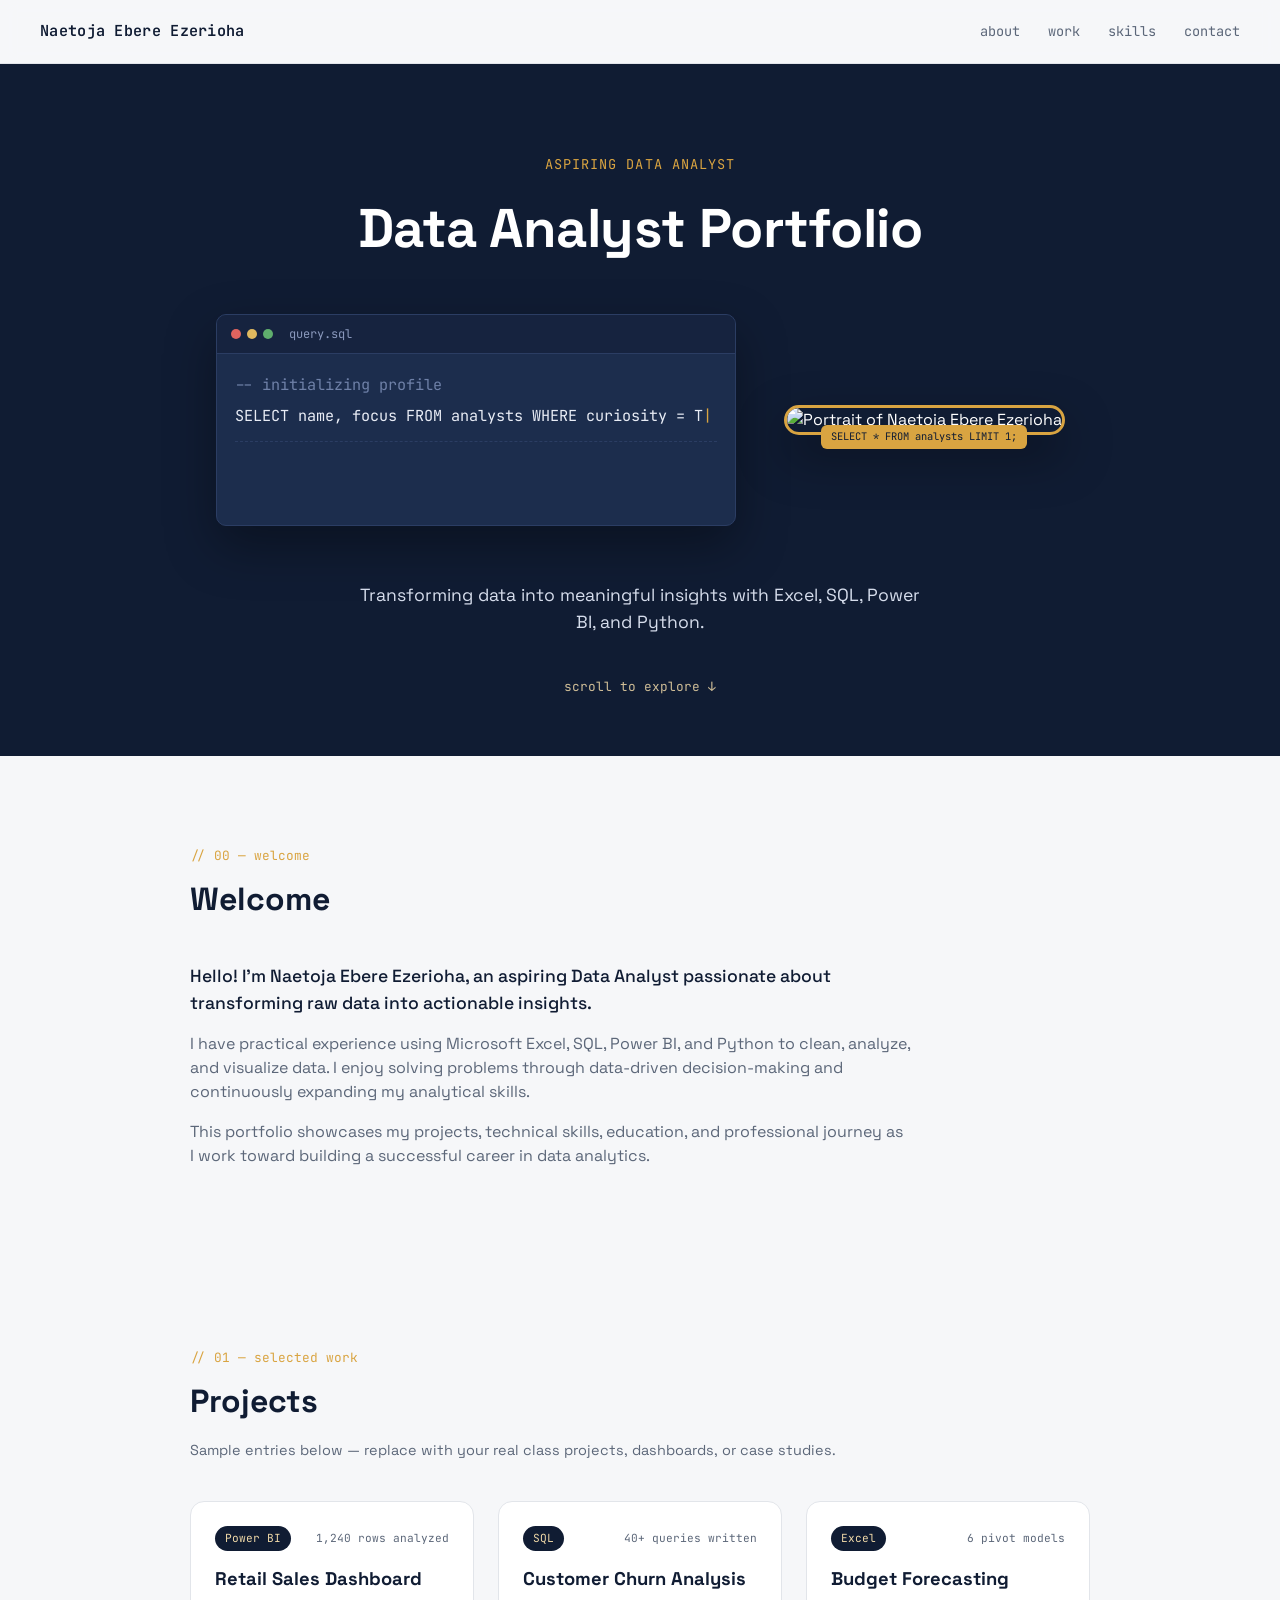
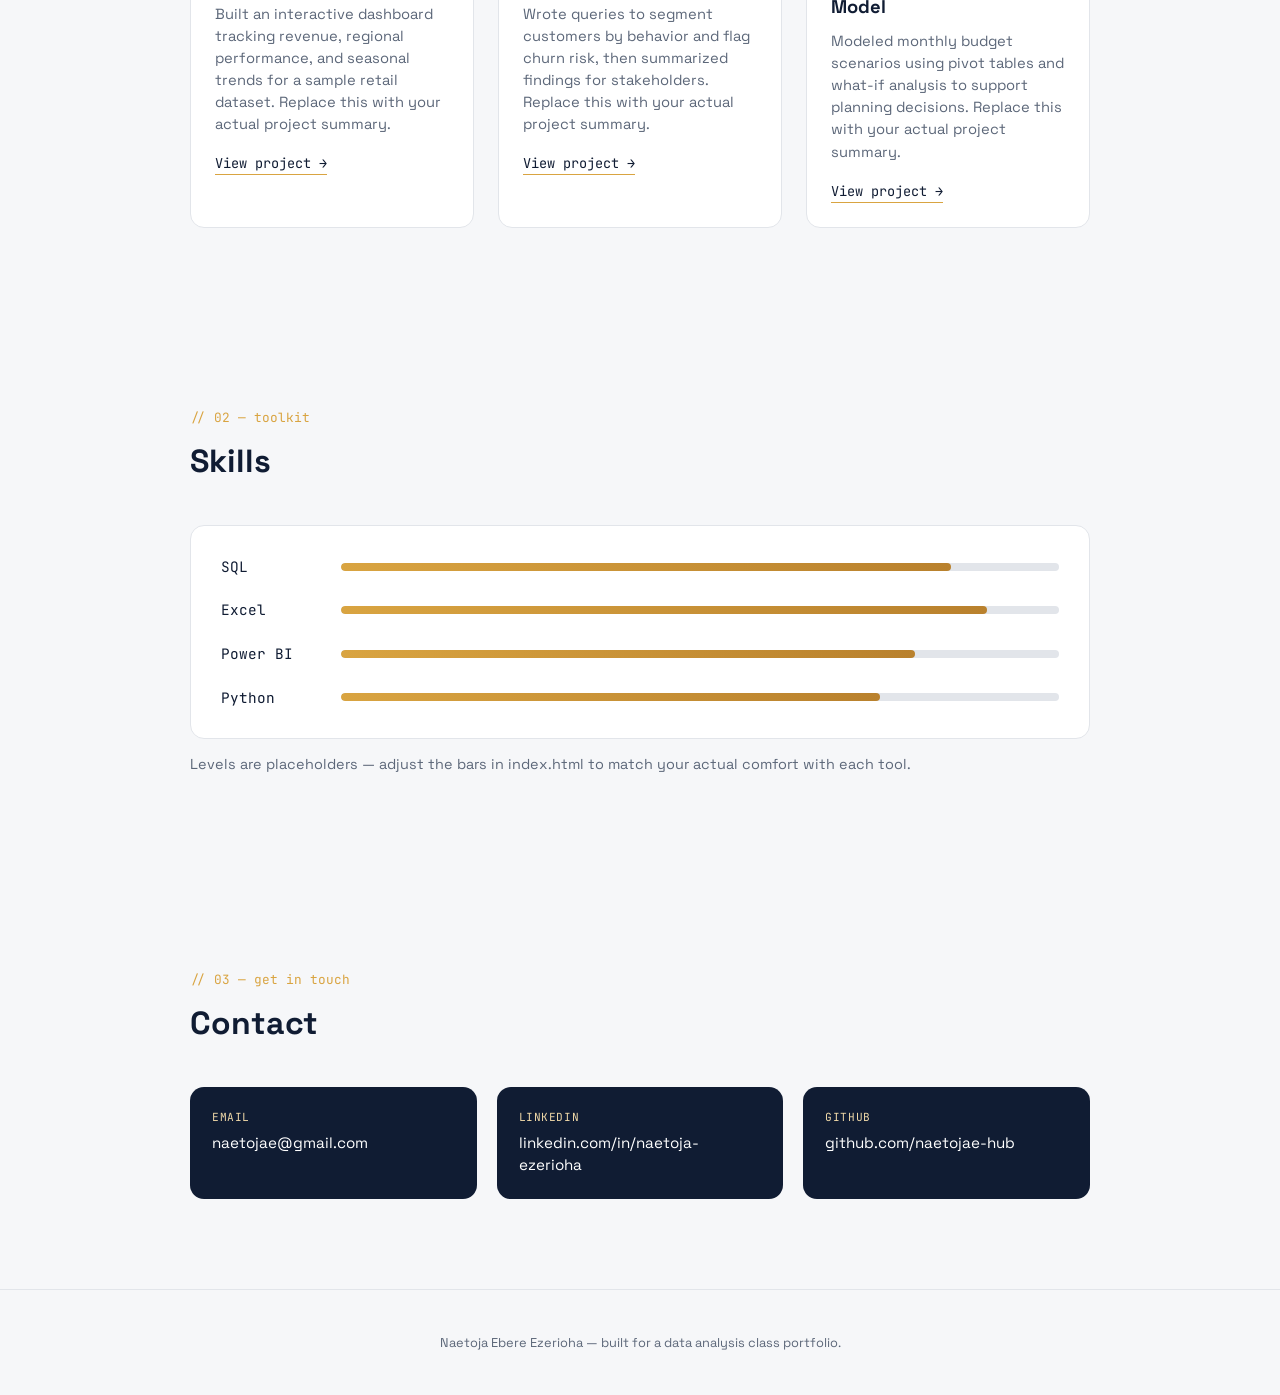
==== index.html @ af19cc10 "Add files via upload" ====
<!DOCTYPE html>
<html lang="en">
<head>
<meta charset="UTF-8">
<meta name="viewport" content="width=device-width, initial-scale=1.0">
<title>Naetoja Ebere Ezerioha — Data Analyst Portfolio</title>
<link rel="preconnect" href="https://fonts.googleapis.com">
<link href="https://fonts.googleapis.com/css2?family=Space+Grotesk:wght@400;500;600;700&family=JetBrains+Mono:wght@400;500;600&display=swap" rel="stylesheet">
<link rel="stylesheet" href="style.css">
</head>
<body>

<nav class="nav">
  <span class="nav-mark">Naetoja Ebere Ezerioha</span>
  <div class="nav-links">
    <a href="about.html">about</a>
    <a href="#work">work</a>
    <a href="#skills">skills</a>
    <a href="#contact">contact</a>
  </div>
</nav>

<header class="hero" id="top">
  <span class="hero-eyebrow">Aspiring Data Analyst</span>
  <h1 class="hero-title">Data Analyst Portfolio</h1>
  <div class="hero-inner">
    <div class="terminal" aria-hidden="false">
      <div class="terminal-bar">
        <span class="dot"></span><span class="dot"></span><span class="dot"></span>
        <span class="terminal-title">query.sql</span>
      </div>
      <div class="terminal-body">
        <p class="line comment">-- initializing profile</p>
        <p class="line"><span id="typed-query"></span><span class="cursor">|</span></p>
        <div id="query-output" class="output"></div>
      </div>
    </div>

    <div class="hero-photo-wrap">
      <img src="assets/profile.png" alt="Portrait of Naetoja Ebere Ezerioha" class="hero-photo">
      <span class="photo-tag">SELECT * FROM analysts LIMIT 1;</span>
    </div>
  </div>

  <p class="tagline">Transforming data into meaningful insights with Excel, SQL, Power BI, and Python.</p>
  <a href="#welcome" class="scroll-cue">scroll to explore ↓</a>
</header>

<main>
  <section id="welcome" class="section welcome-section">
    <div class="section-head">
      <span class="eyebrow">// 00 — welcome</span>
      <h2>Welcome</h2>
    </div>
    <div class="welcome-text">
      <p>Hello! I'm Naetoja Ebere Ezerioha, an aspiring Data Analyst passionate about transforming raw data into actionable insights.</p>
      <p>I have practical experience using Microsoft Excel, SQL, Power BI, and Python to clean, analyze, and visualize data. I enjoy solving problems through data-driven decision-making and continuously expanding my analytical skills.</p>
      <p>This portfolio showcases my projects, technical skills, education, and professional journey as I work toward building a successful career in data analytics.</p>
    </div>
  </section>

  <section id="work" class="section">
    <div class="section-head">
      <span class="eyebrow">// 01 — selected work</span>
      <h2>Projects</h2>
      <p class="section-note">Sample entries below — replace with your real class projects, dashboards, or case studies.</p>
    </div>

    <div class="project-grid">
      <article class="project-card">
        <div class="card-top">
          <span class="tool-chip">Power BI</span>
          <span class="row-count">1,240 rows analyzed</span>
        </div>
        <h3>Retail Sales Dashboard</h3>
        <p>Built an interactive dashboard tracking revenue, regional performance, and seasonal trends for a sample retail dataset. Replace this with your actual project summary.</p>
        <a href="#" class="card-link">View project →</a>
      </article>

      <article class="project-card">
        <div class="card-top">
          <span class="tool-chip">SQL</span>
          <span class="row-count">40+ queries written</span>
        </div>
        <h3>Customer Churn Analysis</h3>
        <p>Wrote queries to segment customers by behavior and flag churn risk, then summarized findings for stakeholders. Replace this with your actual project summary.</p>
        <a href="#" class="card-link">View project →</a>
      </article>

      <article class="project-card">
        <div class="card-top">
          <span class="tool-chip">Excel</span>
          <span class="row-count">6 pivot models</span>
        </div>
        <h3>Budget Forecasting Model</h3>
        <p>Modeled monthly budget scenarios using pivot tables and what-if analysis to support planning decisions. Replace this with your actual project summary.</p>
        <a href="#" class="card-link">View project →</a>
      </article>
    </div>
  </section>

  <section id="skills" class="section skills-section">
    <div class="section-head">
      <span class="eyebrow">// 02 — toolkit</span>
      <h2>Skills</h2>
    </div>
    <div class="skills-panel">
      <div class="skill-row">
        <span class="skill-name">SQL</span>
        <div class="skill-bar"><div class="skill-fill" style="--level:85%"></div></div>
      </div>
      <div class="skill-row">
        <span class="skill-name">Excel</span>
        <div class="skill-bar"><div class="skill-fill" style="--level:90%"></div></div>
      </div>
      <div class="skill-row">
        <span class="skill-name">Power BI</span>
        <div class="skill-bar"><div class="skill-fill" style="--level:80%"></div></div>
      </div>
      <div class="skill-row">
        <span class="skill-name">Python</span>
        <div class="skill-bar"><div class="skill-fill" style="--level:75%"></div></div>
      </div>
    </div>
    <p class="section-note">Levels are placeholders — adjust the bars in index.html to match your actual comfort with each tool.</p>
  </section>

  <section id="contact" class="section contact-section">
    <div class="section-head">
      <span class="eyebrow">// 03 — get in touch</span>
      <h2>Contact</h2>
    </div>
    <div class="contact-grid">
      <a href="mailto:naetojae@gmail.com" class="contact-card">
        <span class="contact-label">Email</span>
        <span class="contact-value">naetojae@gmail.com</span>
      </a>
      <a href="https://www.linkedin.com/in/naetoja-ezerioha-b22877422" class="contact-card">
        <span class="contact-label">LinkedIn</span>
        <span class="contact-value">linkedin.com/in/naetoja-ezerioha</span>
      </a>
      <a href="https://github.com/naetojae-hub" class="contact-card">
        <span class="contact-label">GitHub</span>
        <span class="contact-value">github.com/naetojae-hub</span>
      </a>
    </div>
  </section>
</main>

<footer class="footer">
  <p>Naetoja Ebere Ezerioha — built for a data analysis class portfolio.</p>
</footer>

<script src="script.js"></script>
</body>
</html>
---- style.css ----
:root {
  --ink: #101c33;
  --ink-soft: #1c2d4d;
  --paper: #f6f7f9;
  --paper-card: #ffffff;
  --amber: #d9a441;
  --amber-soft: #f0d9a8;
  --grey: #5c6779;
  --line: #e2e5ea;
  --font-display: 'Space Grotesk', sans-serif;
  --font-mono: 'JetBrains Mono', monospace;
}

* { box-sizing: border-box; }

html { scroll-behavior: smooth; }

body {
  margin: 0;
  background: var(--paper);
  color: var(--ink);
  font-family: var(--font-display);
  line-height: 1.5;
}

a { color: inherit; text-decoration: none; }

/* NAV */
.nav {
  position: sticky;
  top: 0;
  z-index: 10;
  display: flex;
  justify-content: space-between;
  align-items: center;
  padding: 20px 40px;
  background: rgba(246, 247, 249, 0.85);
  backdrop-filter: blur(8px);
  border-bottom: 1px solid var(--line);
}

.nav-mark {
  font-family: var(--font-mono);
  font-weight: 600;
  letter-spacing: 0.02em;
  color: var(--ink);
  font-size: 0.95rem;
  white-space: nowrap;
}

.nav-links { display: flex; gap: 28px; }
.nav-links a {
  font-family: var(--font-mono);
  font-size: 0.85rem;
  color: var(--grey);
  transition: color 0.2s ease;
}
.nav-links a:hover { color: var(--amber); }

/* HERO */
.hero {
  background: var(--ink);
  color: #fff;
  padding: 90px 40px 60px;
  display: flex;
  flex-direction: column;
  align-items: center;
  text-align: center;
}

.hero-eyebrow {
  font-family: var(--font-mono);
  font-size: 0.85rem;
  color: var(--amber);
  letter-spacing: 0.08em;
  text-transform: uppercase;
  margin-bottom: 14px;
}

.hero-title {
  font-size: clamp(2.2rem, 5vw, 3.4rem);
  margin: 0 0 44px;
  font-weight: 700;
  letter-spacing: -0.01em;
}

.hero-inner {
  display: flex;
  gap: 48px;
  align-items: center;
  flex-wrap: wrap;
  justify-content: center;
  max-width: 980px;
  width: 100%;
}

.terminal {
  background: var(--ink-soft);
  border: 1px solid #2b3d63;
  border-radius: 10px;
  width: 520px;
  max-width: 100%;
  text-align: left;
  overflow: hidden;
  box-shadow: 0 20px 50px rgba(0,0,0,0.35);
}

.terminal-bar {
  display: flex;
  align-items: center;
  gap: 6px;
  padding: 10px 14px;
  background: #16233f;
  border-bottom: 1px solid #2b3d63;
}

.dot {
  width: 10px; height: 10px;
  border-radius: 50%;
  background: #4b5b7d;
}
.dot:nth-child(1) { background: #e0645f; }
.dot:nth-child(2) { background: #e0b95f; }
.dot:nth-child(3) { background: #5fae6d; }

.terminal-title {
  margin-left: 10px;
  font-family: var(--font-mono);
  font-size: 0.75rem;
  color: #8a99bd;
}

.terminal-body {
  padding: 20px 18px 24px;
  font-family: var(--font-mono);
  font-size: 0.95rem;
  min-height: 160px;
}

.line { margin: 0 0 8px; color: #e8ecf5; }
.line.comment { color: #6f81a8; }
.cursor {
  animation: blink 1s step-end infinite;
  color: var(--amber);
}
@keyframes blink { 50% { opacity: 0; } }

.output {
  margin-top: 14px;
  padding-top: 14px;
  border-top: 1px dashed #2b3d63;
  color: var(--amber-soft);
  font-size: 0.9rem;
  white-space: pre-wrap;
  min-height: 60px;
}

.hero-photo-wrap {
  position: relative;
  display: inline-block;
}

.hero-photo {
  width: 220px;
  height: 220px;
  object-fit: cover;
  border-radius: 16px;
  border: 3px solid var(--amber);
  box-shadow: 0 20px 50px rgba(0,0,0,0.4);
}

.photo-tag {
  position: absolute;
  bottom: -14px;
  left: 50%;
  transform: translateX(-50%);
  background: var(--amber);
  color: var(--ink);
  font-family: var(--font-mono);
  font-size: 0.65rem;
  padding: 4px 10px;
  border-radius: 6px;
  white-space: nowrap;
}

.tagline {
  margin-top: 56px;
  max-width: 560px;
  font-size: 1.1rem;
  color: #d6ddec;
}

.scroll-cue {
  margin-top: 24px;
  font-family: var(--font-mono);
  font-size: 0.8rem;
  color: var(--amber-soft);
  opacity: 0.85;
}

/* SECTIONS */
.section {
  max-width: 980px;
  margin: 0 auto;
  padding: 90px 40px;
}

.section-head { margin-bottom: 40px; }

.eyebrow {
  display: block;
  font-family: var(--font-mono);
  font-size: 0.8rem;
  color: var(--amber);
  margin-bottom: 10px;
}

.section-head h2 {
  font-size: 2rem;
  margin: 0 0 8px;
}

.section-note {
  color: var(--grey);
  font-size: 0.9rem;
}

/* WELCOME */
.welcome-text {
  display: flex;
  flex-direction: column;
  gap: 16px;
  max-width: 720px;
}

.welcome-text p {
  color: var(--grey);
  font-size: 1rem;
  margin: 0;
}

.welcome-text p:first-child {
  color: var(--ink);
  font-size: 1.1rem;
  font-weight: 500;
}

/* PROJECTS */
.project-grid {
  display: grid;
  grid-template-columns: repeat(auto-fit, minmax(260px, 1fr));
  gap: 24px;
}

.project-card {
  background: var(--paper-card);
  border: 1px solid var(--line);
  border-radius: 14px;
  padding: 24px;
  transition: transform 0.2s ease, box-shadow 0.2s ease;
}

.project-card:hover {
  transform: translateY(-4px);
  box-shadow: 0 16px 30px rgba(16,28,51,0.08);
}

.card-top {
  display: flex;
  justify-content: space-between;
  align-items: center;
  margin-bottom: 14px;
}

.tool-chip {
  font-family: var(--font-mono);
  font-size: 0.7rem;
  background: var(--ink);
  color: var(--amber-soft);
  padding: 4px 10px;
  border-radius: 20px;
}

.row-count {
  font-family: var(--font-mono);
  font-size: 0.7rem;
  color: var(--grey);
}

.project-card h3 {
  margin: 0 0 10px;
  font-size: 1.15rem;
}

.project-card p {
  color: var(--grey);
  font-size: 0.92rem;
  margin: 0 0 16px;
}

.card-link {
  font-family: var(--font-mono);
  font-size: 0.85rem;
  color: var(--ink);
  border-bottom: 1px solid var(--amber);
  padding-bottom: 2px;
}

/* SKILLS */
.skills-section { background: var(--paper); }

.skills-panel {
  background: var(--paper-card);
  border: 1px solid var(--line);
  border-radius: 14px;
  padding: 30px;
  display: flex;
  flex-direction: column;
  gap: 22px;
}

.skill-row {
  display: flex;
  align-items: center;
  gap: 20px;
}

.skill-name {
  font-family: var(--font-mono);
  width: 100px;
  font-size: 0.9rem;
}

.skill-bar {
  flex: 1;
  height: 8px;
  background: var(--line);
  border-radius: 6px;
  overflow: hidden;
}

.skill-fill {
  width: var(--level);
  height: 100%;
  background: linear-gradient(90deg, var(--amber), #b9812d);
  border-radius: 6px;
}

/* CONTACT */
.contact-grid {
  display: grid;
  grid-template-columns: repeat(auto-fit, minmax(220px, 1fr));
  gap: 20px;
}

.contact-card {
  display: flex;
  flex-direction: column;
  gap: 6px;
  background: var(--ink);
  color: #fff;
  padding: 22px;
  border-radius: 14px;
  transition: transform 0.2s ease;
}

.contact-card:hover { transform: translateY(-4px); }

.contact-label {
  font-family: var(--font-mono);
  font-size: 0.7rem;
  color: var(--amber-soft);
  text-transform: uppercase;
  letter-spacing: 0.05em;
}

.contact-value { font-size: 0.95rem; }

/* FOOTER */
.footer {
  text-align: center;
  padding: 30px;
  font-size: 0.8rem;
  color: var(--grey);
  border-top: 1px solid var(--line);
}

/* ABOUT PAGE */
.active-link { color: var(--amber) !important; }

.about-hero {
  background: var(--ink);
  color: #fff;
  padding: 70px 40px 50px;
  text-align: center;
}

.about-hero .hero-eyebrow { display: block; margin-bottom: 10px; }
.about-hero .hero-title { margin: 0; }

.about-grid {
  display: flex;
  gap: 40px;
  align-items: flex-start;
  flex-wrap: wrap;
}

.about-photo {
  width: 220px;
  height: 220px;
  object-fit: cover;
  border-radius: 16px;
  border: 3px solid var(--amber);
  flex-shrink: 0;
}

.about-copy {
  display: flex;
  flex-direction: column;
  gap: 16px;
  min-width: 260px;
  flex: 1;
}

.about-copy p {
  margin: 0;
  color: var(--grey);
  font-size: 1rem;
}

.about-copy p:first-child {
  color: var(--ink);
  font-weight: 500;
  font-size: 1.05rem;
}

.timeline {
  display: flex;
  flex-direction: column;
  gap: 26px;
}

.timeline-row {
  display: grid;
  grid-template-columns: 160px 1fr;
  gap: 20px;
  padding-bottom: 26px;
  border-bottom: 1px solid var(--line);
}

.timeline-row:last-child {
  border-bottom: none;
  padding-bottom: 0;
}

.timeline-date {
  font-family: var(--font-mono);
  font-size: 0.8rem;
  color: var(--amber);
}

.timeline-content h3 {
  margin: 0 0 6px;
  font-size: 1.05rem;
}

.timeline-content p {
  margin: 0;
  color: var(--grey);
  font-size: 0.92rem;
}

@media (max-width: 560px) {
  .timeline-row { grid-template-columns: 1fr; gap: 8px; }
}

@media (max-width: 640px) {
  .hero { padding: 60px 20px 40px; }
  .section { padding: 60px 20px; }
  .terminal { width: 100%; }
}
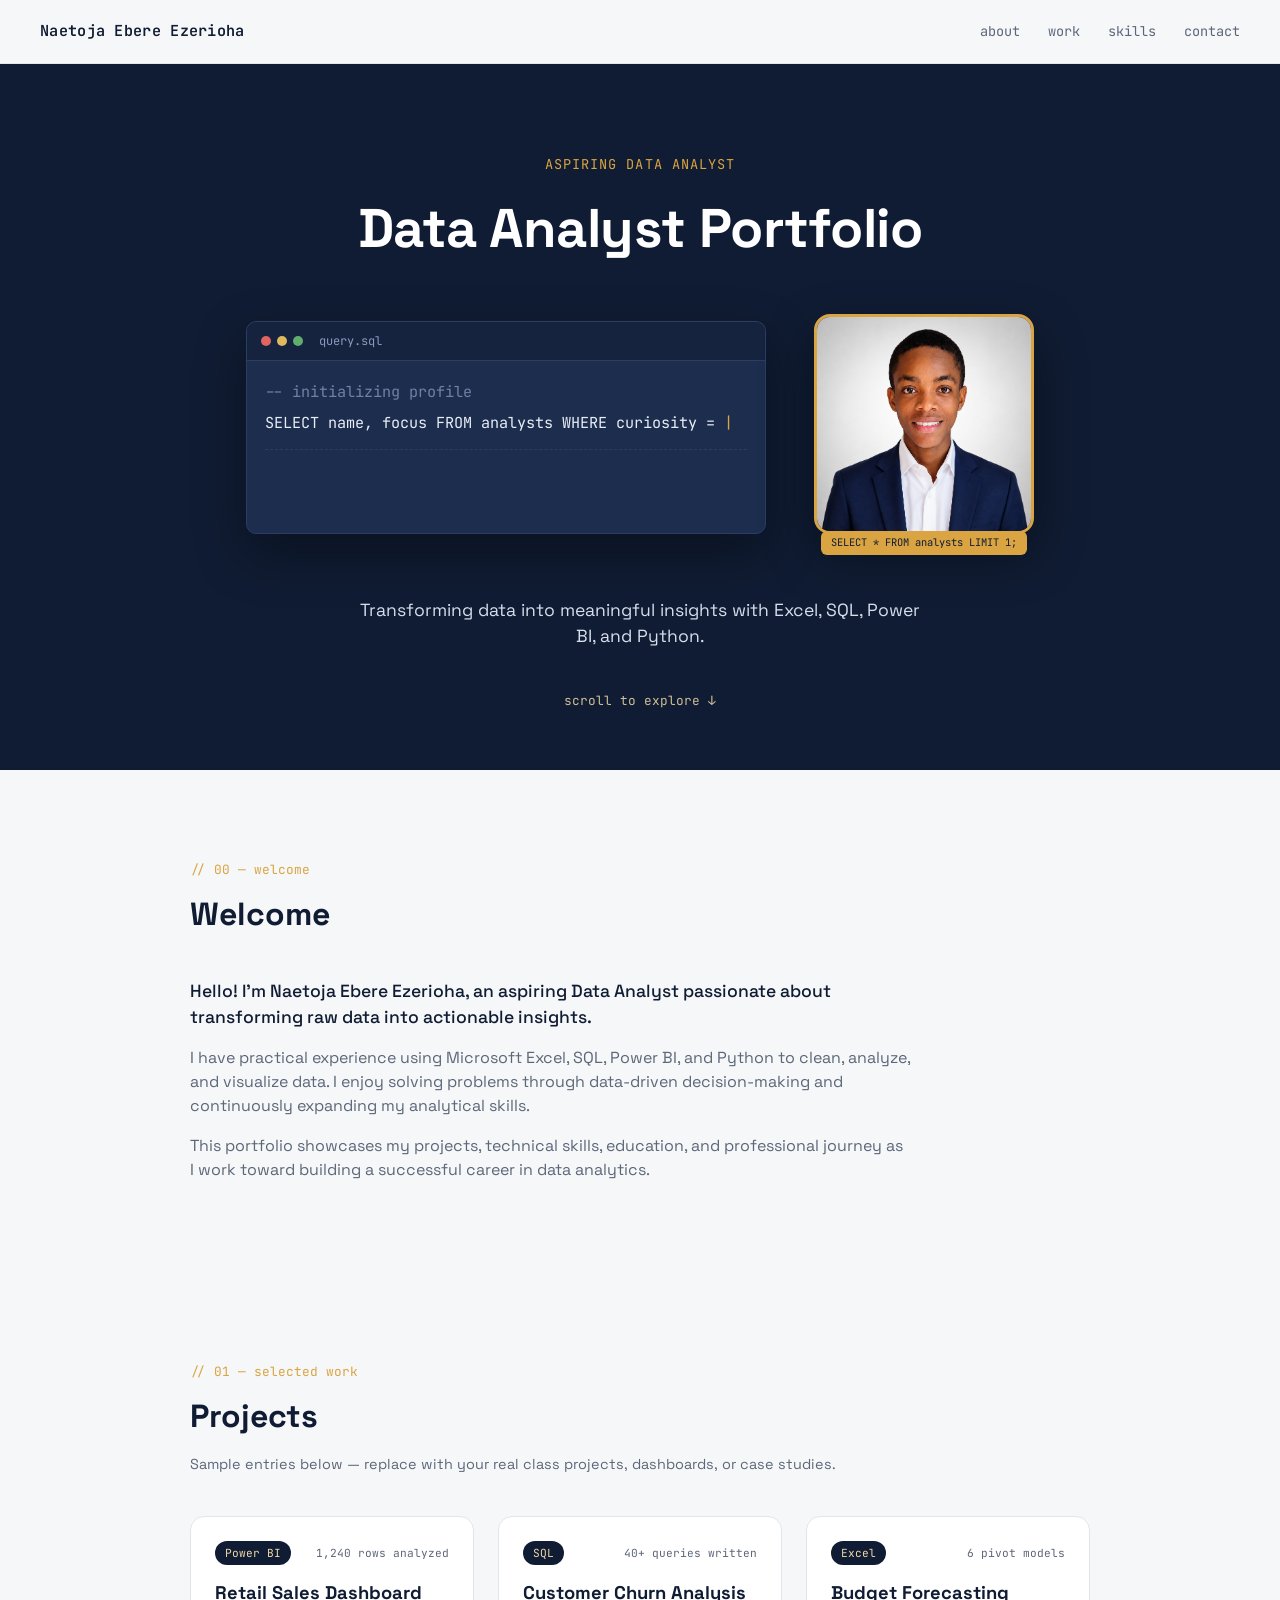
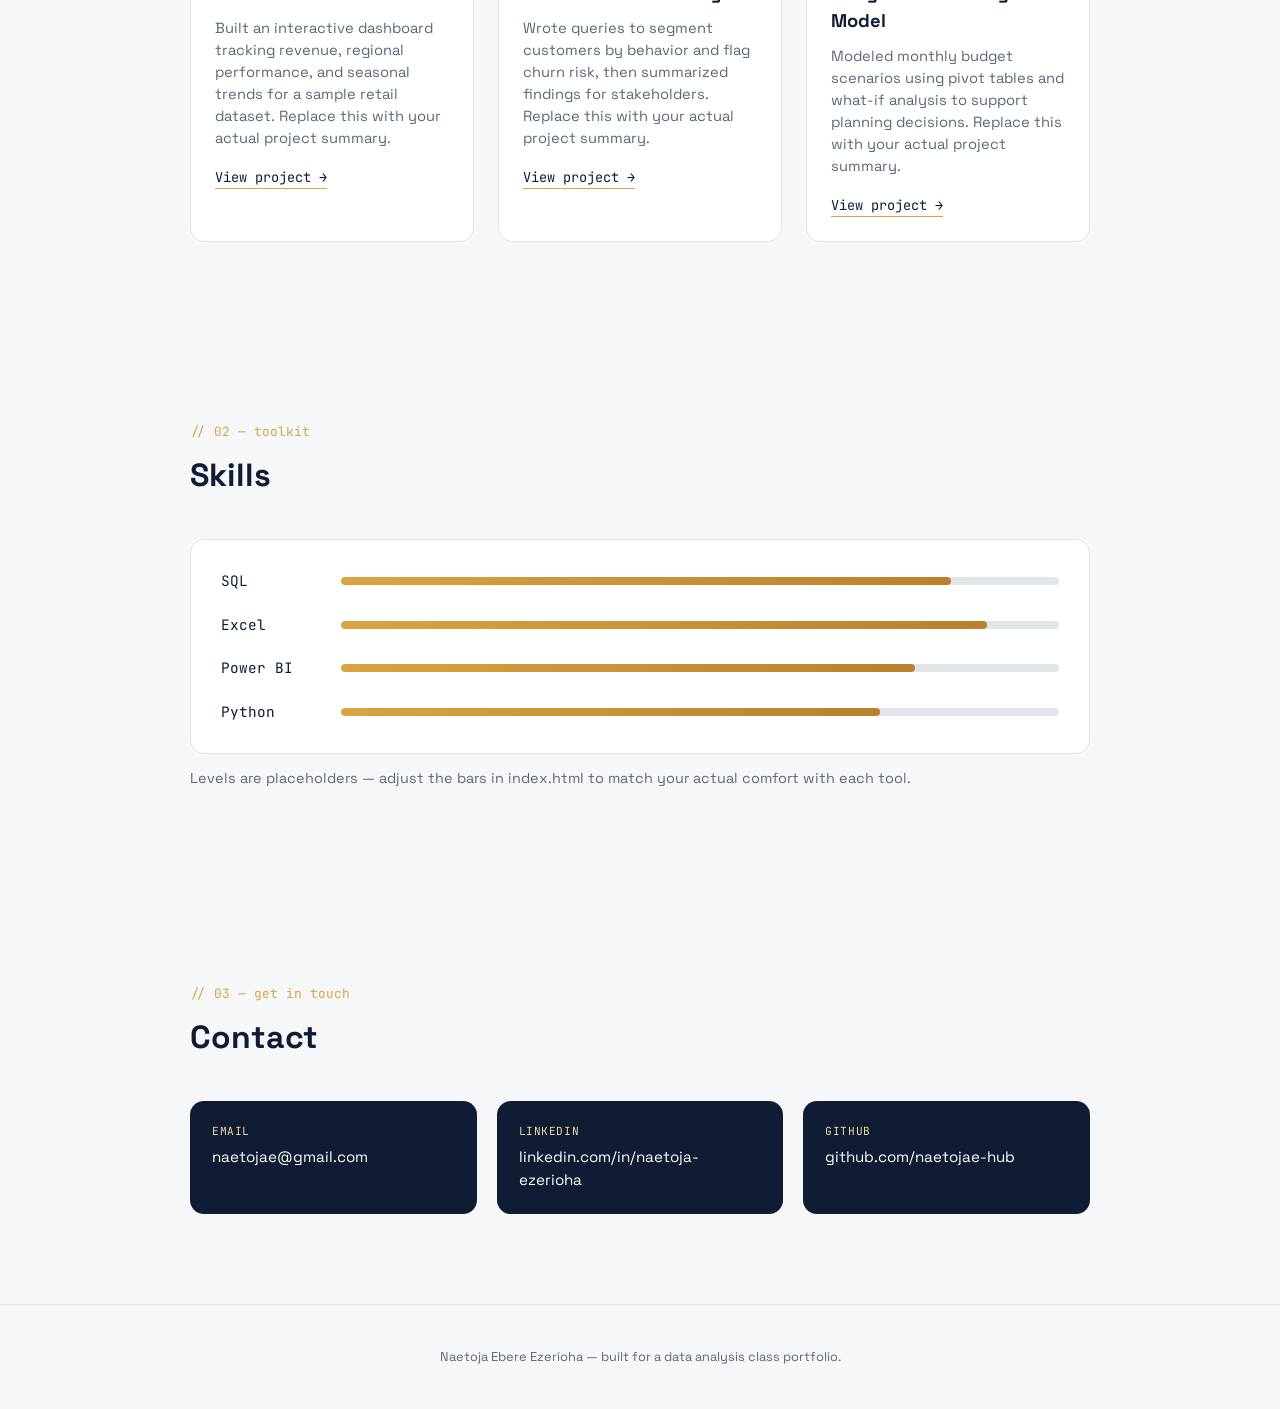
==== commit 8c081b87: "Add files via upload" ====
--- a/index.html
+++ b/index.html
@@ -37,7 +37,7 @@
     </div>
 
     <div class="hero-photo-wrap">
-      <img src="assets/profile.png" alt="Portrait of Naetoja Ebere Ezerioha" class="hero-photo">
+      <img src="profile.png" alt="Portrait of Naetoja Ebere Ezerioha" class="hero-photo">
       <span class="photo-tag">SELECT * FROM analysts LIMIT 1;</span>
     </div>
   </div>
